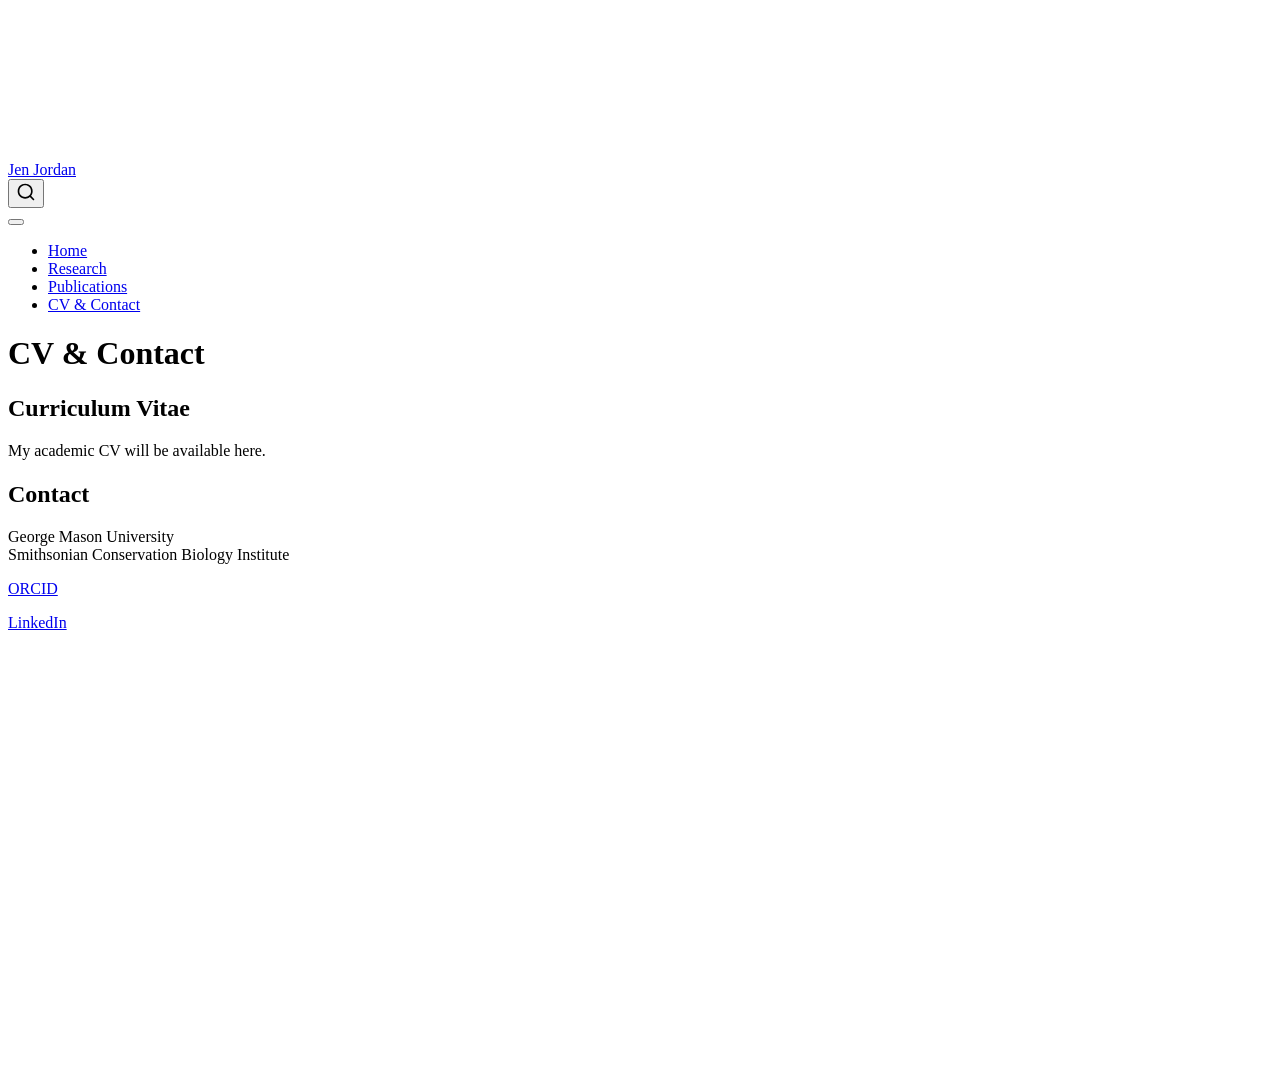
==== docs/cv.html @ 0486a74f "Publich complete quarto website" ====
<!DOCTYPE html>
<html xmlns="http://www.w3.org/1999/xhtml" lang="en" xml:lang="en"><head>

<meta charset="utf-8">
<meta name="generator" content="quarto-1.10.18">

<meta name="viewport" content="width=device-width, initial-scale=1.0, user-scalable=yes">


<title>CV &amp; Contact – Jen Jordan</title>
<style>
/* Default styles provided by pandoc.
** See https://pandoc.org/MANUAL.html#variables-for-html for config info.
*/
span.smallcaps{font-variant: small-caps;}
div.columns{display: flex; gap: 1.5em;}
div.column{flex: auto;}
@media screen {
div.columns{gap: min(4vw, 1.5em);}
div.column{overflow-x: auto;}
}
div.hanging-indent{margin-left: 1.5em; text-indent: -1.5em;}
ul.task-list{list-style: none;}
ul.task-list li input[type="checkbox"] {
  width: 0.8em;
  margin: 0 0.8em 0.2em -1em; /* quarto-specific, see https://github.com/quarto-dev/quarto-cli/issues/4556 */ 
  vertical-align: middle;
}
</style>


<script src="site_libs/quarto-nav/quarto-nav.js"></script>
<script src="site_libs/quarto-nav/headroom.min.js"></script>
<script src="site_libs/clipboard/clipboard.min.js"></script>
<script src="site_libs/quarto-search/autocomplete.umd.js"></script>
<script src="site_libs/quarto-search/fuse.min.js"></script>
<script src="site_libs/quarto-search/quarto-search.js"></script>
<meta name="quarto:offset" content="./">
<script src="site_libs/quarto-html/quarto.js" type="module"></script>
<script src="site_libs/quarto-html/tabsets/tabsets.js" type="module"></script>
<script src="site_libs/quarto-html/popper.min.js"></script>
<script src="site_libs/quarto-html/tippy.umd.min.js"></script>
<script src="site_libs/quarto-html/anchor.min.js"></script>
<link href="site_libs/quarto-html/tippy.css" rel="stylesheet">
<link href="site_libs/quarto-html/quarto-syntax-highlighting-64a204ab8560d761af7679ceaba22944.css" rel="stylesheet" id="quarto-text-highlighting-styles">
<script src="site_libs/bootstrap/bootstrap.min.js"></script>
<link href="site_libs/bootstrap/bootstrap-icons.css" rel="stylesheet">
<link href="site_libs/bootstrap/bootstrap-445b8638c3d06994fee0907d791121c4.min.css" rel="stylesheet" append-hash="true" id="quarto-bootstrap" data-mode="light">
<script id="quarto-search-options" type="application/json">{
  "location": "navbar",
  "copy-button": false,
  "collapse-after": 3,
  "panel-placement": "end",
  "type": "overlay",
  "limit": 50,
  "keyboard-shortcut": [
    "f",
    "/",
    "s"
  ],
  "show-item-context": false,
  "language": {
    "search-no-results-text": "No results",
    "search-matching-documents-text": "matching documents",
    "search-copy-link-title": "Copy link to search",
    "search-hide-matches-text": "Hide additional matches",
    "search-more-match-text": "more match in this document",
    "search-more-matches-text": "more matches in this document",
    "search-clear-button-title": "Clear",
    "search-text-placeholder": "",
    "search-detached-cancel-button-title": "Cancel",
    "search-submit-button-title": "Submit",
    "search-label": "Search"
  }
}</script>


</head>

<body class="nav-fixed fullcontent quarto-light">

<div id="quarto-search-results"></div>
  <header id="quarto-header" class="headroom fixed-top">
    <nav class="navbar navbar-expand-lg " data-bs-theme="dark">
      <div class="navbar-container container-fluid">
      <div class="navbar-brand-container mx-auto">
    <a class="navbar-brand" href="./index.html">
    <span class="navbar-title">Jen Jordan</span>
    </a>
  </div>
            <div id="quarto-search" class="" title="Search"></div>
          <button class="navbar-toggler" type="button" data-bs-toggle="collapse" data-bs-target="#navbarCollapse" aria-controls="navbarCollapse" role="menu" aria-expanded="false" aria-label="Toggle navigation" onclick="if (window.quartoToggleHeadroom) { window.quartoToggleHeadroom(); }">
  <span class="navbar-toggler-icon"></span>
</button>
          <div class="collapse navbar-collapse" id="navbarCollapse">
            <ul class="navbar-nav navbar-nav-scroll me-auto">
  <li class="nav-item">
    <a class="nav-link" href="./index.html"> 
<span class="menu-text">Home</span></a>
  </li>  
  <li class="nav-item">
    <a class="nav-link" href="./research.html"> 
<span class="menu-text">Research</span></a>
  </li>  
  <li class="nav-item">
    <a class="nav-link" href="./publications.html"> 
<span class="menu-text">Publications</span></a>
  </li>  
  <li class="nav-item">
    <a class="nav-link active" href="./cv.html" aria-current="page"> 
<span class="menu-text">CV &amp; Contact</span></a>
  </li>  
</ul>
          </div> <!-- /navcollapse -->
            <div class="quarto-navbar-tools">
</div>
      </div> <!-- /container-fluid -->
    </nav>
</header>
<!-- content -->
<div id="quarto-content" class="quarto-container page-columns page-rows-contents page-layout-article page-navbar">
<!-- sidebar -->
<!-- margin-sidebar -->
    
<!-- main -->
<main class="content" id="quarto-document-content">

<header id="title-block-header" class="quarto-title-block default">
<div class="quarto-title">
<h1 class="title">CV &amp; Contact</h1>
</div>



<div class="quarto-title-meta">

    
  
    
  </div>
  


</header>


<section id="curriculum-vitae" class="level2">
<h2 class="anchored" data-anchor-id="curriculum-vitae">Curriculum Vitae</h2>
<p>My academic CV will be available here.</p>
</section>
<section id="contact" class="level2">
<h2 class="anchored" data-anchor-id="contact">Contact</h2>
<p>George Mason University<br>
Smithsonian Conservation Biology Institute</p>
<p><a href="https://orcid.org/">ORCID</a></p>
<p><a href="https://www.linkedin.com/">LinkedIn</a></p>


</section>

</main> <!-- /main -->
<script id="quarto-html-after-body" type="application/javascript">
  window.document.addEventListener("DOMContentLoaded", function (event) {
    const icon = "";
    const anchorJS = new window.AnchorJS();
    anchorJS.options = {
      placement: 'right',
      icon: icon
    };
    anchorJS.add('.anchored');
    const isCodeAnnotation = (el) => {
      for (const clz of el.classList) {
        if (clz.startsWith('code-annotation-')) {                     
          return true;
        }
      }
      return false;
    }
    const onCopySuccess = function(e) {
      // button target
      const button = e.trigger;
      // don't keep focus
      button.blur();
      // flash "checked"
      button.classList.add('code-copy-button-checked');
      var currentTitle = button.getAttribute("title");
      button.setAttribute("title", "Copied!");
      let tooltip;
      if (window.bootstrap) {
        button.setAttribute("data-bs-toggle", "tooltip");
        button.setAttribute("data-bs-placement", "left");
        button.setAttribute("data-bs-title", "Copied!");
        tooltip = new bootstrap.Tooltip(button, 
          { trigger: "manual", 
            customClass: "code-copy-button-tooltip",
            offset: [0, -8]});
        tooltip.show();    
      }
      setTimeout(function() {
        if (tooltip) {
          tooltip.hide();
          button.removeAttribute("data-bs-title");
          button.removeAttribute("data-bs-toggle");
          button.removeAttribute("data-bs-placement");
        }
        button.setAttribute("title", currentTitle);
        button.classList.remove('code-copy-button-checked');
      }, 1000);
      // clear code selection
      e.clearSelection();
    }
    const getTextToCopy = function(trigger) {
      const outerScaffold = trigger.parentElement.cloneNode(true);
      const codeEl = outerScaffold.querySelector('code');
      for (const childEl of codeEl.children) {
        if (isCodeAnnotation(childEl)) {
          childEl.remove();
        }
      }
      return codeEl.innerText;
    }
    const clipboard = new window.ClipboardJS('.code-copy-button:not([data-in-quarto-modal])', {
      text: getTextToCopy
    });
    clipboard.on('success', onCopySuccess);
    if (window.document.getElementById('quarto-embedded-source-code-modal')) {
      const clipboardModal = new window.ClipboardJS('.code-copy-button[data-in-quarto-modal]', {
        text: getTextToCopy,
        container: window.document.getElementById('quarto-embedded-source-code-modal')
      });
      clipboardModal.on('success', onCopySuccess);
    }
      var localhostRegex = new RegExp(/^(?:http|https):\/\/localhost\:?[0-9]*\//);
      var mailtoRegex = new RegExp(/^mailto:/);
        var filterRegex = new RegExp('/' + window.location.host + '/');
      var isInternal = (href) => {
          return filterRegex.test(href) || localhostRegex.test(href) || mailtoRegex.test(href);
      }
      // Inspect non-navigation links and adorn them if external
     var links = window.document.querySelectorAll('a[href]:not(.nav-link):not(.navbar-brand):not(.toc-action):not(.sidebar-link):not(.sidebar-item-toggle):not(.pagination-link):not(.no-external):not([aria-hidden]):not(.dropdown-item):not(.quarto-navigation-tool):not(.about-link)');
      for (var i=0; i<links.length; i++) {
        const link = links[i];
        if (!isInternal(link.href)) {
          // undo the damage that might have been done by quarto-nav.js in the case of
          // links that we want to consider external
          if (link.dataset.originalHref !== undefined) {
            link.href = link.dataset.originalHref;
          }
        }
      }
    function tippyHover(el, contentFn, onTriggerFn, onUntriggerFn) {
      const config = {
        allowHTML: true,
        maxWidth: 500,
        delay: 100,
        arrow: false,
        appendTo: function(el) {
            return el.parentElement;
        },
        interactive: true,
        interactiveBorder: 10,
        theme: 'quarto',
        placement: 'bottom-start',
      };
      if (contentFn) {
        config.content = contentFn;
      }
      if (onTriggerFn) {
        config.onTrigger = onTriggerFn;
      }
      if (onUntriggerFn) {
        config.onUntrigger = onUntriggerFn;
      }
      window.tippy(el, config); 
    }
    const noterefs = window.document.querySelectorAll('a[role="doc-noteref"]');
    for (var i=0; i<noterefs.length; i++) {
      const ref = noterefs[i];
      tippyHover(ref, function() {
        // use id or data attribute instead here
        let href = ref.getAttribute('data-footnote-href') || ref.getAttribute('href');
        try { href = new URL(href).hash; } catch {}
        const id = href.replace(/^#\/?/, "");
        const note = window.document.getElementById(id);
        if (note) {
          return note.innerHTML;
        } else {
          return "";
        }
      });
    }
    const xrefs = window.document.querySelectorAll('a.quarto-xref');
    const processXRef = (id, note) => {
      // Strip column container classes
      const stripColumnClz = (el) => {
        el.classList.remove("page-full", "page-columns");
        if (el.children) {
          for (const child of el.children) {
            stripColumnClz(child);
          }
        }
      }
      stripColumnClz(note)
      if (id === null || id.startsWith('sec-')) {
        // Special case sections, only their first couple elements
        const container = document.createElement("div");
        if (note.children && note.children.length > 2) {
          container.appendChild(note.children[0].cloneNode(true));
          for (let i = 1; i < note.children.length; i++) {
            const child = note.children[i];
            if (child.tagName === "P" && child.innerText === "") {
              continue;
            } else {
              container.appendChild(child.cloneNode(true));
              break;
            }
          }
          if (window.Quarto?.typesetMath) {
            window.Quarto.typesetMath(container);
          }
          return container.innerHTML
        } else {
          if (window.Quarto?.typesetMath) {
            window.Quarto.typesetMath(note);
          }
          return note.innerHTML;
        }
      } else {
        // Remove any anchor links if they are present
        const anchorLink = note.querySelector('a.anchorjs-link');
        if (anchorLink) {
          anchorLink.remove();
        }
        if (window.Quarto?.typesetMath) {
          window.Quarto.typesetMath(note);
        }
        if (note.classList.contains("callout")) {
          return note.outerHTML;
        } else {
          return note.innerHTML;
        }
      }
    }
    for (var i=0; i<xrefs.length; i++) {
      const xref = xrefs[i];
      tippyHover(xref, undefined, function(instance) {
        instance.disable();
        let url = xref.getAttribute('href');
        let hash = undefined; 
        if (url.startsWith('#')) {
          hash = url;
        } else {
          try { hash = new URL(url).hash; } catch {}
        }
        if (hash) {
          const id = hash.replace(/^#\/?/, "");
          const note = window.document.getElementById(id);
          if (note !== null) {
            try {
              const html = processXRef(id, note.cloneNode(true));
              instance.setContent(html);
            } finally {
              instance.enable();
              instance.show();
            }
          } else {
            // See if we can fetch this
            fetch(url.split('#')[0])
            .then(res => res.text())
            .then(html => {
              const parser = new DOMParser();
              const htmlDoc = parser.parseFromString(html, "text/html");
              const note = htmlDoc.getElementById(id);
              if (note !== null) {
                const html = processXRef(id, note);
                instance.setContent(html);
              } 
            }).finally(() => {
              instance.enable();
              instance.show();
            });
          }
        } else {
          // See if we can fetch a full url (with no hash to target)
          // This is a special case and we should probably do some content thinning / targeting
          fetch(url)
          .then(res => res.text())
          .then(html => {
            const parser = new DOMParser();
            const htmlDoc = parser.parseFromString(html, "text/html");
            const note = htmlDoc.querySelector('main.content');
            if (note !== null) {
              // This should only happen for chapter cross references
              // (since there is no id in the URL)
              // remove the first header
              if (note.children.length > 0 && note.children[0].tagName === "HEADER") {
                note.children[0].remove();
              }
              const html = processXRef(null, note);
              instance.setContent(html);
            } 
          }).finally(() => {
            instance.enable();
            instance.show();
          });
        }
      }, function(instance) {
      });
    }
        let selectedAnnoteEl;
        const selectorForAnnotation = ( cell, annotation) => {
          let cellAttr = 'data-code-cell="' + cell + '"';
          let lineAttr = 'data-code-annotation="' +  annotation + '"';
          const selector = 'span[' + cellAttr + '][' + lineAttr + ']';
          return selector;
        }
        const selectCodeLines = (annoteEl) => {
          const doc = window.document;
          const targetCell = annoteEl.getAttribute("data-target-cell");
          const targetAnnotation = annoteEl.getAttribute("data-target-annotation");
          const annoteSpan = window.document.querySelector(selectorForAnnotation(targetCell, targetAnnotation));
          const lines = annoteSpan.getAttribute("data-code-lines").split(",");
          const lineIds = lines.map((line) => {
            return targetCell + "-" + line;
          })
          let top = null;
          let height = null;
          let parent = null;
          if (lineIds.length > 0) {
              //compute the position of the single el (top and bottom and make a div)
              const el = window.document.getElementById(lineIds[0]);
              top = el.offsetTop;
              height = el.offsetHeight;
              parent = el.parentElement.parentElement;
            if (lineIds.length > 1) {
              const lastEl = window.document.getElementById(lineIds[lineIds.length - 1]);
              const bottom = lastEl.offsetTop + lastEl.offsetHeight;
              height = bottom - top;
            }
            if (top !== null && height !== null && parent !== null) {
              // cook up a div (if necessary) and position it 
              let div = window.document.getElementById("code-annotation-line-highlight");
              if (div === null) {
                div = window.document.createElement("div");
                div.setAttribute("id", "code-annotation-line-highlight");
                div.style.position = 'absolute';
                parent.appendChild(div);
              }
              div.style.top = top - 2 + "px";
              div.style.height = height + 4 + "px";
              div.style.left = 0;
              let gutterDiv = window.document.getElementById("code-annotation-line-highlight-gutter");
              if (gutterDiv === null) {
                gutterDiv = window.document.createElement("div");
                gutterDiv.setAttribute("id", "code-annotation-line-highlight-gutter");
                gutterDiv.style.position = 'absolute';
                const codeCell = window.document.getElementById(targetCell);
                const gutter = codeCell.querySelector('.code-annotation-gutter');
                gutter.appendChild(gutterDiv);
              }
              gutterDiv.style.top = top - 2 + "px";
              gutterDiv.style.height = height + 4 + "px";
            }
            selectedAnnoteEl = annoteEl;
          }
        };
        const unselectCodeLines = () => {
          const elementsIds = ["code-annotation-line-highlight", "code-annotation-line-highlight-gutter"];
          elementsIds.forEach((elId) => {
            const div = window.document.getElementById(elId);
            if (div) {
              div.remove();
            }
          });
          selectedAnnoteEl = undefined;
        };
          // Handle positioning of the toggle
      window.addEventListener(
        "resize",
        throttle(() => {
          elRect = undefined;
          if (selectedAnnoteEl) {
            selectCodeLines(selectedAnnoteEl);
          }
        }, 10)
      );
      function throttle(fn, ms) {
      let throttle = false;
      let timer;
        return (...args) => {
          if(!throttle) { // first call gets through
              fn.apply(this, args);
              throttle = true;
          } else { // all the others get throttled
              if(timer) clearTimeout(timer); // cancel #2
              timer = setTimeout(() => {
                fn.apply(this, args);
                timer = throttle = false;
              }, ms);
          }
        };
      }
        // Attach click handler to the DT
        const annoteDls = window.document.querySelectorAll('dt[data-target-cell]');
        for (const annoteDlNode of annoteDls) {
          annoteDlNode.addEventListener('click', (event) => {
            const clickedEl = event.target;
            if (clickedEl !== selectedAnnoteEl) {
              unselectCodeLines();
              const activeEl = window.document.querySelector('dt[data-target-cell].code-annotation-active');
              if (activeEl) {
                activeEl.classList.remove('code-annotation-active');
              }
              selectCodeLines(clickedEl);
              clickedEl.classList.add('code-annotation-active');
            } else {
              // Unselect the line
              unselectCodeLines();
              clickedEl.classList.remove('code-annotation-active');
            }
          });
        }
    const findCites = (el) => {
      const parentEl = el.parentElement;
      if (parentEl) {
        const cites = parentEl.dataset.cites;
        if (cites) {
          return {
            el,
            cites: cites.split(' ')
          };
        } else {
          return findCites(el.parentElement)
        }
      } else {
        return undefined;
      }
    };
    var bibliorefs = window.document.querySelectorAll('a[role="doc-biblioref"]');
    for (var i=0; i<bibliorefs.length; i++) {
      const ref = bibliorefs[i];
      const citeInfo = findCites(ref);
      if (citeInfo) {
        tippyHover(citeInfo.el, function() {
          var popup = window.document.createElement('div');
          citeInfo.cites.forEach(function(cite) {
            var citeDiv = window.document.createElement('div');
            citeDiv.classList.add('hanging-indent');
            citeDiv.classList.add('csl-entry');
            var biblioDiv = window.document.getElementById('ref-' + cite);
            if (biblioDiv) {
              citeDiv.innerHTML = biblioDiv.innerHTML;
            }
            popup.appendChild(citeDiv);
          });
          return popup.innerHTML;
        });
      }
    }
  });
  </script>
</div> <!-- /content -->




</body></html>
---- docs/site_libs/quarto-html/tippy.css ----
.tippy-box[data-animation=fade][data-state=hidden]{opacity:0}[data-tippy-root]{max-width:calc(100vw - 10px)}.tippy-box{position:relative;background-color:#333;color:#fff;border-radius:4px;font-size:14px;line-height:1.4;white-space:normal;outline:0;transition-property:transform,visibility,opacity}.tippy-box[data-placement^=top]>.tippy-arrow{bottom:0}.tippy-box[data-placement^=top]>.tippy-arrow:before{bottom:-7px;left:0;border-width:8px 8px 0;border-top-color:initial;transform-origin:center top}.tippy-box[data-placement^=bottom]>.tippy-arrow{top:0}.tippy-box[data-placement^=bottom]>.tippy-arrow:before{top:-7px;left:0;border-width:0 8px 8px;border-bottom-color:initial;transform-origin:center bottom}.tippy-box[data-placement^=left]>.tippy-arrow{right:0}.tippy-box[data-placement^=left]>.tippy-arrow:before{border-width:8px 0 8px 8px;border-left-color:initial;right:-7px;transform-origin:center left}.tippy-box[data-placement^=right]>.tippy-arrow{left:0}.tippy-box[data-placement^=right]>.tippy-arrow:before{left:-7px;border-width:8px 8px 8px 0;border-right-color:initial;transform-origin:center right}.tippy-box[data-inertia][data-state=visible]{transition-timing-function:cubic-bezier(.54,1.5,.38,1.11)}.tippy-arrow{width:16px;height:16px;color:#333}.tippy-arrow:before{content:"";position:absolute;border-color:transparent;border-style:solid}.tippy-content{position:relative;padding:5px 9px;z-index:1}
---- docs/site_libs/quarto-html/quarto-syntax-highlighting-64a204ab8560d761af7679ceaba22944.css ----
/* quarto syntax highlight colors */
:root {
  --quarto-hl-ot-color: #003B4F;
  --quarto-hl-at-color: #657422;
  --quarto-hl-ss-color: #20794D;
  --quarto-hl-an-color: #5E5E5E;
  --quarto-hl-fu-color: #4758AB;
  --quarto-hl-st-color: #20794D;
  --quarto-hl-cf-color: #003B4F;
  --quarto-hl-op-color: #5E5E5E;
  --quarto-hl-er-color: #AD0000;
  --quarto-hl-bn-color: #AD0000;
  --quarto-hl-al-color: #AD0000;
  --quarto-hl-va-color: #111111;
  --quarto-hl-bu-color: inherit;
  --quarto-hl-ex-color: inherit;
  --quarto-hl-pp-color: #AD0000;
  --quarto-hl-in-color: #5E5E5E;
  --quarto-hl-vs-color: #20794D;
  --quarto-hl-wa-color: #5E5E5E;
  --quarto-hl-do-color: #5E5E5E;
  --quarto-hl-im-color: #00769E;
  --quarto-hl-ch-color: #20794D;
  --quarto-hl-dt-color: #AD0000;
  --quarto-hl-fl-color: #AD0000;
  --quarto-hl-co-color: #5E5E5E;
  --quarto-hl-cv-color: #5E5E5E;
  --quarto-hl-cn-color: #8f5902;
  --quarto-hl-sc-color: #5E5E5E;
  --quarto-hl-dv-color: #AD0000;
  --quarto-hl-kw-color: #003B4F;
}

/* other quarto variables */
:root {
  --quarto-font-monospace: SFMono-Regular, Menlo, Monaco, Consolas, "Liberation Mono", "Courier New", monospace;
}

/* syntax highlight based on Pandoc's rules */
pre > code.sourceCode > span {
  color: #003B4F;
}

code.sourceCode > span {
  color: #003B4F;
}

div.sourceCode,
div.sourceCode pre.sourceCode {
  color: #003B4F;
}

/* Normal */
code span {
  color: #003B4F;
}

/* Alert */
code span.al {
  color: #AD0000;
  font-style: inherit;
}

/* Annotation */
code span.an {
  color: #5E5E5E;
  font-style: inherit;
}

/* Attribute */
code span.at {
  color: #657422;
  font-style: inherit;
}

/* BaseN */
code span.bn {
  color: #AD0000;
  font-style: inherit;
}

/* BuiltIn */
code span.bu {
  font-style: inherit;
}

/* ControlFlow */
code span.cf {
  color: #003B4F;
  font-weight: bold;
  font-style: inherit;
}

/* Char */
code span.ch {
  color: #20794D;
  font-style: inherit;
}

/* Constant */
code span.cn {
  color: #8f5902;
  font-style: inherit;
}

/* Comment */
code span.co {
  color: #5E5E5E;
  font-style: inherit;
}

/* CommentVar */
code span.cv {
  color: #5E5E5E;
  font-style: italic;
}

/* Documentation */
code span.do {
  color: #5E5E5E;
  font-style: italic;
}

/* DataType */
code span.dt {
  color: #AD0000;
  font-style: inherit;
}

/* DecVal */
code span.dv {
  color: #AD0000;
  font-style: inherit;
}

/* Error */
code span.er {
  color: #AD0000;
  font-style: inherit;
}

/* Extension */
code span.ex {
  font-style: inherit;
}

/* Float */
code span.fl {
  color: #AD0000;
  font-style: inherit;
}

/* Function */
code span.fu {
  color: #4758AB;
  font-style: inherit;
}

/* Import */
code span.im {
  color: #00769E;
  font-style: inherit;
}

/* Information */
code span.in {
  color: #5E5E5E;
  font-style: inherit;
}

/* Keyword */
code span.kw {
  color: #003B4F;
  font-weight: bold;
  font-style: inherit;
}

/* Operator */
code span.op {
  color: #5E5E5E;
  font-style: inherit;
}

/* Other */
code span.ot {
  color: #003B4F;
  font-style: inherit;
}

/* Preprocessor */
code span.pp {
  color: #AD0000;
  font-style: inherit;
}

/* SpecialChar */
code span.sc {
  color: #5E5E5E;
  font-style: inherit;
}

/* SpecialString */
code span.ss {
  color: #20794D;
  font-style: inherit;
}

/* String */
code span.st {
  color: #20794D;
  font-style: inherit;
}

/* Variable */
code span.va {
  color: #111111;
  font-style: inherit;
}

/* VerbatimString */
code span.vs {
  color: #20794D;
  font-style: inherit;
}

/* Warning */
code span.wa {
  color: #5E5E5E;
  font-style: italic;
}

.prevent-inlining {
  content: "</";
}

/*# sourceMappingURL=9d8d5bb603a83b8298b89080a598c93b.css.map */
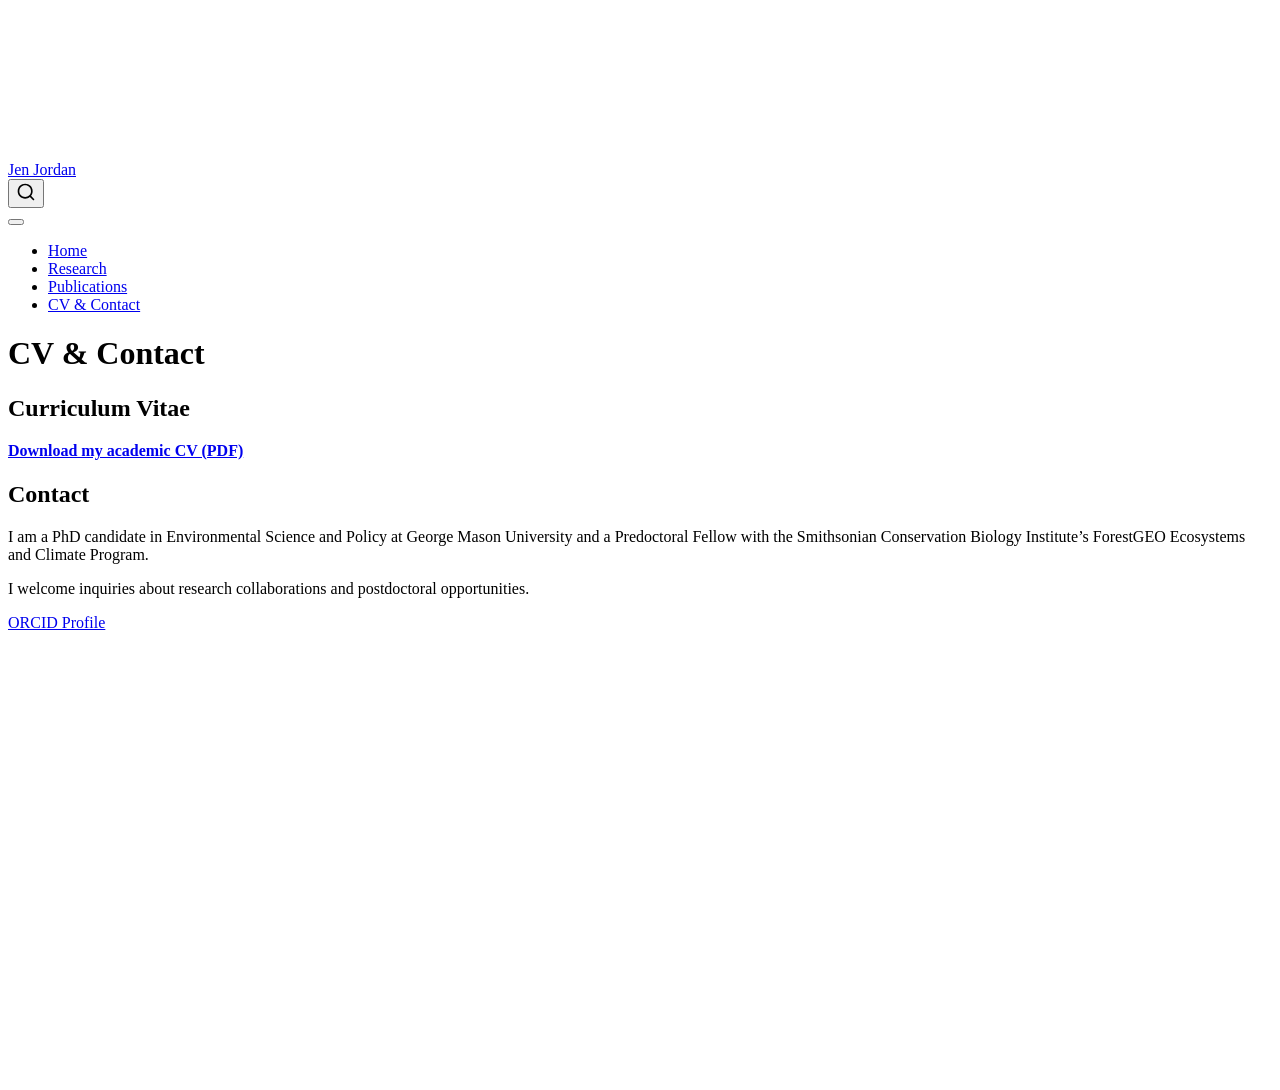
==== commit 65a2a6de: "Update research, publications, and CV" ====
--- a/docs/cv.html
+++ b/docs/cv.html
@@ -146,14 +146,13 @@
 
 <section id="curriculum-vitae" class="level2">
 <h2 class="anchored" data-anchor-id="curriculum-vitae">Curriculum Vitae</h2>
-<p>My academic CV will be available here.</p>
+<p><a href="Jen_Jordan_CV.pdf"><strong>Download my academic CV (PDF)</strong></a></p>
 </section>
 <section id="contact" class="level2">
 <h2 class="anchored" data-anchor-id="contact">Contact</h2>
-<p>George Mason University<br>
-Smithsonian Conservation Biology Institute</p>
-<p><a href="https://orcid.org/">ORCID</a></p>
-<p><a href="https://www.linkedin.com/">LinkedIn</a></p>
+<p>I am a PhD candidate in Environmental Science and Policy at George Mason University and a Predoctoral Fellow with the Smithsonian Conservation Biology Institute’s ForestGEO Ecosystems and Climate Program.</p>
+<p>I welcome inquiries about research collaborations and postdoctoral opportunities.</p>
+<p><a href="https://orcid.org/0000-0001-5521-360X">ORCID Profile</a></p>
 
 
 </section>
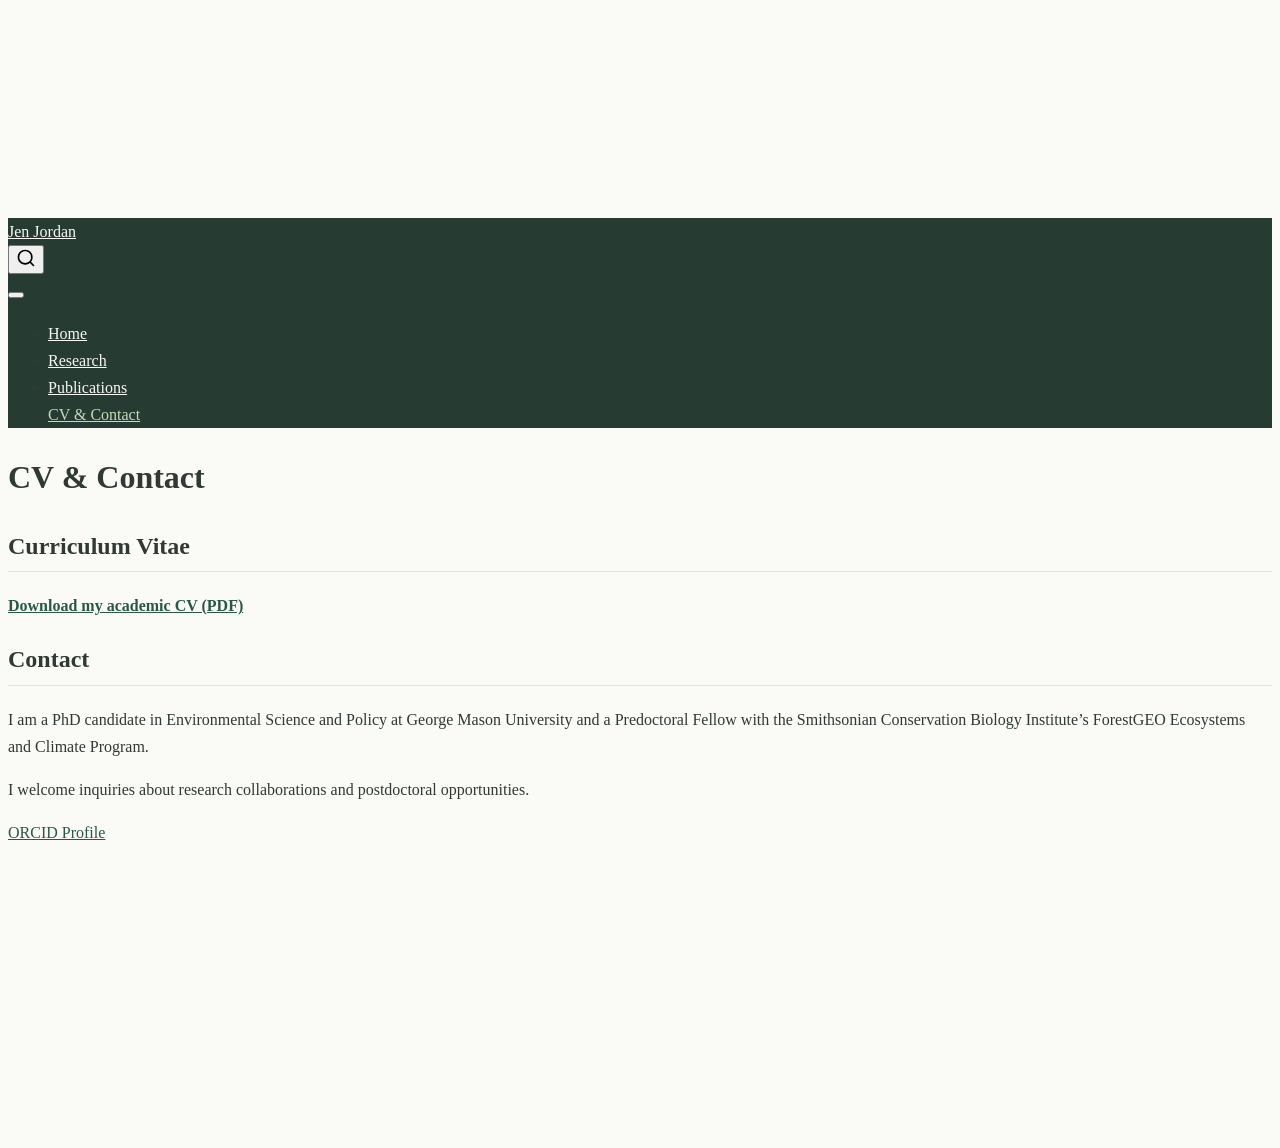
==== commit f1782d31: "Redesign academic homepage with forest banner" ====
--- a/docs/cv.html
+++ b/docs/cv.html
@@ -75,6 +75,7 @@
 }</script>
 
 
+<link rel="stylesheet" href="styles.css">
 </head>
 
 <body class="nav-fixed fullcontent quarto-light">
--- a/docs/styles.css
+++ b/docs/styles.css
@@ -0,0 +1,113 @@
+
+/* Jen Jordan — academic website */
+
+:root {
+  --forest: #285943;
+  --forest-dark: #263B31;
+  --sage: #9CAF88;
+  --cream: #FAFAF6;
+  --text: #303A34;
+}
+
+body {
+  background-color: var(--cream);
+  color: var(--text);
+  line-height: 1.7;
+}
+
+/* Dark navigation bar */
+.navbar {
+  background-color: var(--forest-dark) !important;
+  border-bottom: none;
+}
+
+.navbar-brand,
+.navbar .nav-link,
+.navbar .navbar-nav .nav-link,
+.navbar .quarto-navigation-tool {
+  color: #F8F8F4 !important;
+}
+
+.navbar .nav-link:hover,
+.navbar .nav-link.active,
+.navbar .quarto-navigation-tool:hover {
+  color: #C8D9BA !important;
+}
+
+/* Forest banner */
+.hero-banner {
+  min-height: 230px;
+  display: flex;
+  align-items: center;
+  padding: 2rem max(6%, calc((100vw - 1100px) / 2));
+  background-image:
+    linear-gradient(rgba(25, 40, 30, 0.35),
+                    rgba(25, 40, 30, 0.35)),
+    url("images/forest-banner.jpg");
+  background-position: center;
+  background-size: cover;
+  color: white;
+}
+
+.hero-banner h1 {
+  color: white;
+  font-size: clamp(1.8rem, 3vw, 2.8rem);
+  font-weight: 600;
+  max-width: 750px;
+  border: none;
+}
+
+/* Homepage */
+.homepage-content {
+  max-width: 1100px;
+  margin: 3.5rem auto;
+  padding: 0 2rem;
+}
+
+.homepage-content .columns {
+  gap: 2.5rem;
+  align-items: start;
+}
+
+.homepage-content img {
+  border-radius: 5px;
+  width: 100%;
+  height: auto;
+}
+
+.homepage-content h2 {
+  margin-top: 0;
+  color: var(--forest-dark);
+}
+
+/* General typography */
+h1, h2, h3 {
+  color: var(--text);
+  font-weight: 600;
+}
+
+a {
+  color: var(--forest);
+}
+
+a:hover {
+  color: #447B5E;
+}
+
+h2 {
+  border-bottom: 1px solid #DCE5D9;
+  padding-bottom: 0.3rem;
+}
+
+/* Make columns stack on smaller screens */
+@media (max-width: 768px) {
+  .hero-banner {
+    min-height: 170px;
+    padding: 2rem;
+  }
+
+  .homepage-content {
+    margin: 2rem auto;
+    padding: 0 1.25rem;
+  }
+}
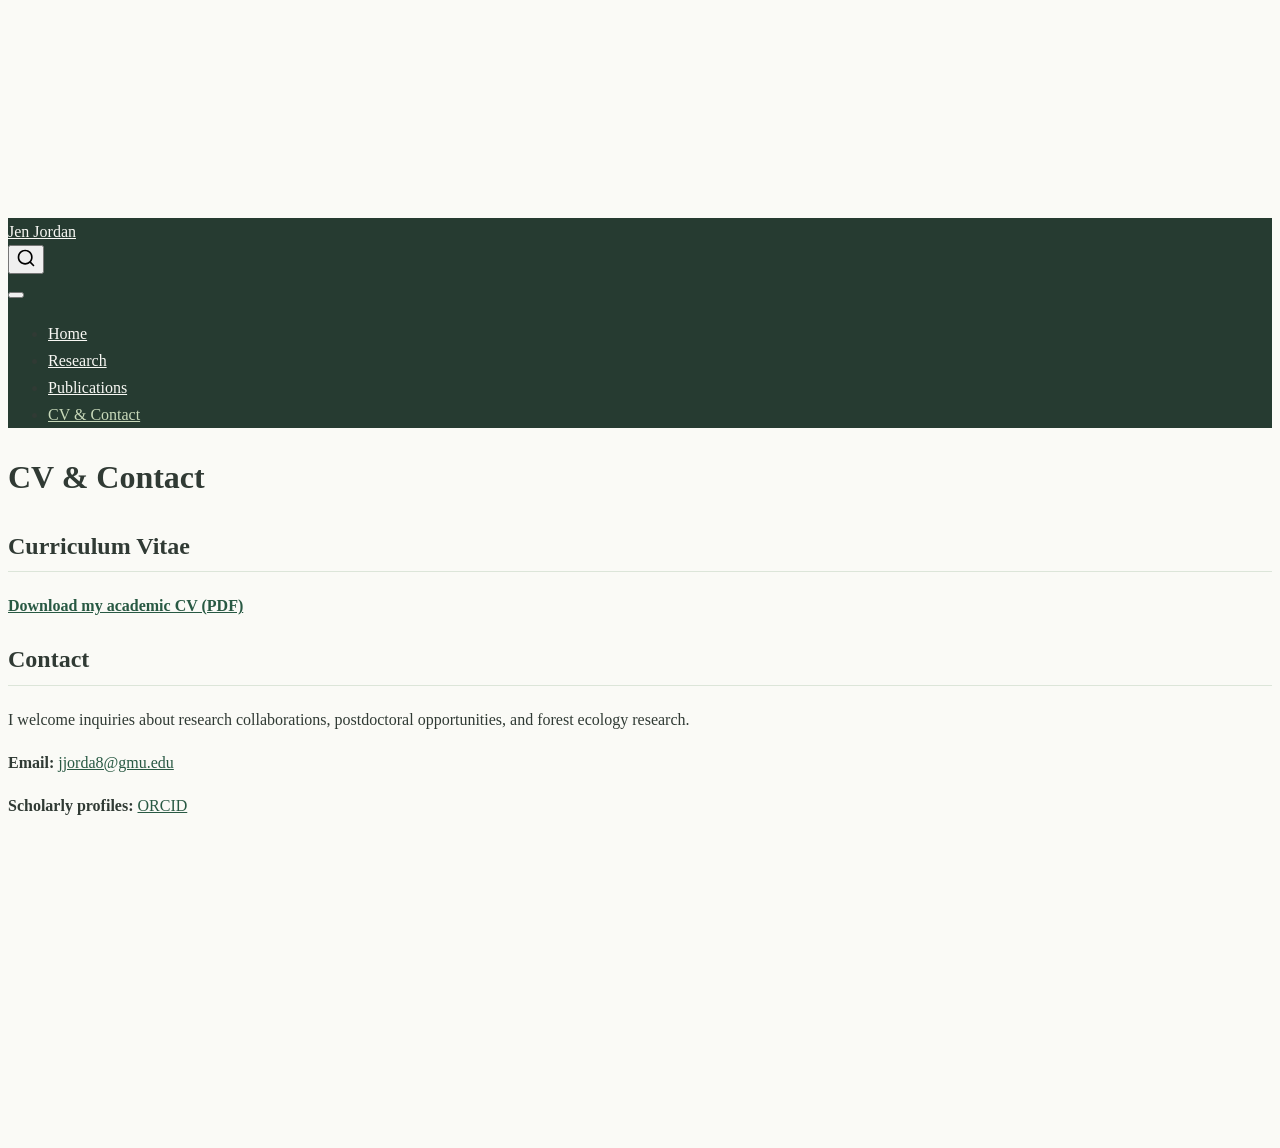
==== commit f0e10bf6: "Add research fieldwork photograph" ====
--- a/docs/cv.html
+++ b/docs/cv.html
@@ -151,9 +151,9 @@
 </section>
 <section id="contact" class="level2">
 <h2 class="anchored" data-anchor-id="contact">Contact</h2>
-<p>I am a PhD candidate in Environmental Science and Policy at George Mason University and a Predoctoral Fellow with the Smithsonian Conservation Biology Institute’s ForestGEO Ecosystems and Climate Program.</p>
-<p>I welcome inquiries about research collaborations and postdoctoral opportunities.</p>
-<p><a href="https://orcid.org/0000-0001-5521-360X">ORCID Profile</a></p>
+<p>I welcome inquiries about research collaborations, postdoctoral opportunities, and forest ecology research.</p>
+<p><strong>Email:</strong> <a href="mailto:jjorda8@gmu.edu">jjorda8@gmu.edu</a></p>
+<p><strong>Scholarly profiles:</strong> <a href="https://orcid.org/0000-0001-5521-360X">ORCID</a></p>
 
 
 </section>
--- a/docs/styles.css
+++ b/docs/styles.css
@@ -1,21 +1,30 @@
 
-/* Jen Jordan — academic website */
-
+/* =========================================
+   Jen Jordan — Academic Website
+   ========================================= */
+
+/* Color palette */
 :root {
   --forest: #285943;
   --forest-dark: #263B31;
   --sage: #9CAF88;
   --cream: #FAFAF6;
   --text: #303A34;
-}
-
+  --muted: #65736A;
+  --divider: #DCE5D9;
+}
+
+/* General page styling */
 body {
   background-color: var(--cream);
   color: var(--text);
   line-height: 1.7;
 }
 
-/* Dark navigation bar */
+/* =========================================
+   Navigation
+   ========================================= */
+
 .navbar {
   background-color: var(--forest-dark) !important;
   border-bottom: none;
@@ -34,58 +43,125 @@
   color: #C8D9BA !important;
 }
 
-/* Forest banner */
+
+/* =========================================
+   Full-width forest banner
+   ========================================= */
+
+/* Remove the duplicate page title */
+body:has(.hero-banner) #title-block-header {
+  display: none;
+}
+
+/* Remove extra space above the banner */
+body:has(.hero-banner) #quarto-content {
+  padding-top: 0;
+}
+
+/* Full browser-width banner */
 .hero-banner {
-  min-height: 230px;
+  width: 100vw;
+  max-width: none;
+  min-height: 280px;
+
+  position: relative;
+  left: 50%;
+  margin-left: -50vw;
+
   display: flex;
   align-items: center;
-  padding: 2rem max(6%, calc((100vw - 1100px) / 2));
+  justify-content: flex-start;
+
+  padding: 2.5rem max(5%, calc((100vw - 1100px) / 2));
+
   background-image:
-    linear-gradient(rgba(25, 40, 30, 0.35),
-                    rgba(25, 40, 30, 0.35)),
+    linear-gradient(
+      rgba(25, 40, 30, 0.30),
+      rgba(25, 40, 30, 0.30)
+    ),
     url("images/forest-banner.jpg");
+
   background-position: center;
   background-size: cover;
+  background-repeat: no-repeat;
+
   color: white;
 }
 
+/* Banner headline */
 .hero-banner h1 {
   color: white;
-  font-size: clamp(1.8rem, 3vw, 2.8rem);
+  font-size: clamp(1.8rem, 2.5vw, 2.5rem);
   font-weight: 600;
-  max-width: 750px;
+  line-height: 1.2;
+
+  max-width: 650px;
+  margin: 0;
+
   border: none;
 }
 
-/* Homepage */
+
+
+/* Homepage content beneath banner */
 .homepage-content {
   max-width: 1100px;
-  margin: 3.5rem auto;
+  margin: 3rem auto;
   padding: 0 2rem;
 }
 
+/* Photo and biography layout */
 .homepage-content .columns {
+  display: flex;
   gap: 2.5rem;
-  align-items: start;
-}
-
+  align-items: flex-start;
+}
+
+/* Photo column */
+.homepage-content .columns > .column:first-child {
+  flex: 0 0 30%;
+  max-width: 30%;
+  min-width: 0;
+}
+
+/* Biography column */
+.homepage-content .columns > .column:last-child {
+  flex: 1;
+  min-width: 0;
+}
+
+/* Keep the fieldwork photo neatly sized */
 .homepage-content img {
-  border-radius: 5px;
+  display: block;
   width: 100%;
   height: auto;
-}
-
-.homepage-content h2 {
+  border-radius: 6px;
+}
+
+/* Remove underline beneath Jen Jordan */
+.homepage-content .columns h2 {
   margin-top: 0;
+  margin-bottom: 0.8rem;
+  padding-bottom: 0;
+  border-bottom: none;
   color: var(--forest-dark);
 }
 
-/* General typography */
+/* =========================================
+   Typography
+   ========================================= */
+
 h1, h2, h3 {
   color: var(--text);
   font-weight: 600;
 }
 
+h2 {
+  border-bottom: 1px solid var(--divider);
+  padding-bottom: 0.3rem;
+}
+
+/* Links */
 a {
   color: var(--forest);
 }
@@ -94,20 +170,50 @@
   color: #447B5E;
 }
 
-h2 {
-  border-bottom: 1px solid #DCE5D9;
-  padding-bottom: 0.3rem;
-}
-
-/* Make columns stack on smaller screens */
+/* Photo captions */
+.quarto-figure-caption,
+.figure-caption {
+  color: var(--muted);
+  font-size: 0.85rem;
+  line-height: 1.4;
+  margin-top: 0.5rem;
+}
+
+/* =========================================
+   Mobile and Tablet Layout
+   ========================================= */
+
 @media (max-width: 768px) {
+
   .hero-banner {
-    min-height: 170px;
+    min-height: 180px;
     padding: 2rem;
+  }
+
+  .hero-banner h1 {
+    font-size: 1.7rem;
+    max-width: 100%;
   }
 
   .homepage-content {
     margin: 2rem auto;
     padding: 0 1.25rem;
   }
-}
+
+  /* Stack photograph above biography */
+  .homepage-content .columns {
+    flex-direction: column;
+    gap: 1.5rem;
+  }
+
+  .homepage-content .columns > .column:first-child,
+  .homepage-content .columns > .column:last-child {
+    flex: 0 0 100%;
+    max-width: 100%;
+    width: 100%;
+  }
+
+  .homepage-content img {
+    max-width: 350px;
+  }
+}
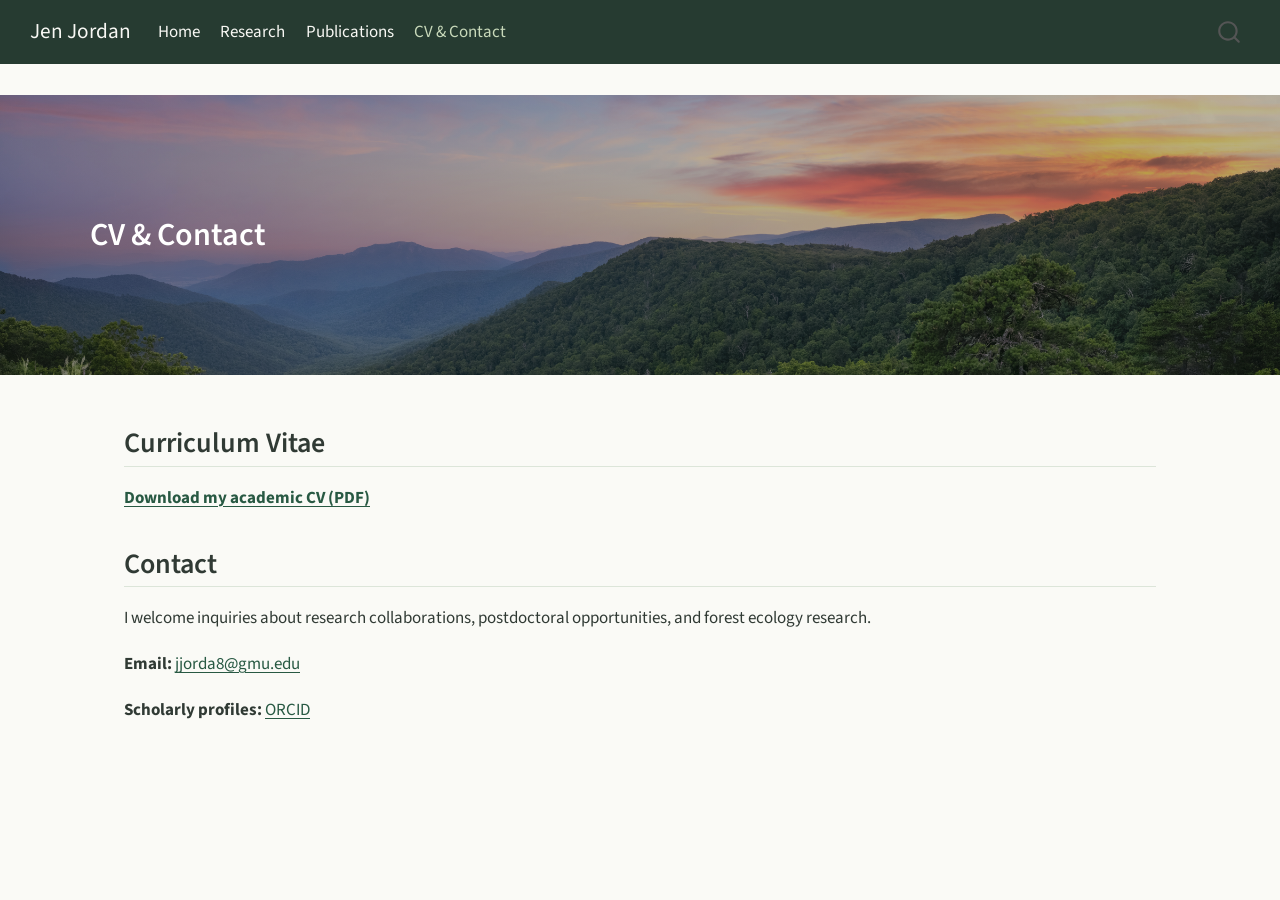
==== commit 6cbed777: "Clean up research page column layout" ====
--- a/docs/cv.html
+++ b/docs/cv.html
@@ -45,7 +45,7 @@
 <link href="site_libs/quarto-html/quarto-syntax-highlighting-64a204ab8560d761af7679ceaba22944.css" rel="stylesheet" id="quarto-text-highlighting-styles">
 <script src="site_libs/bootstrap/bootstrap.min.js"></script>
 <link href="site_libs/bootstrap/bootstrap-icons.css" rel="stylesheet">
-<link href="site_libs/bootstrap/bootstrap-445b8638c3d06994fee0907d791121c4.min.css" rel="stylesheet" append-hash="true" id="quarto-bootstrap" data-mode="light">
+<link href="site_libs/bootstrap/bootstrap-1e1e4f9f09d3f588d6eb110a00621815.min.css" rel="stylesheet" append-hash="true" id="quarto-bootstrap" data-mode="light">
 <script id="quarto-search-options" type="application/json">{
   "location": "navbar",
   "copy-button": false,
@@ -78,7 +78,7 @@
 <link rel="stylesheet" href="styles.css">
 </head>
 
-<body class="nav-fixed fullcontent quarto-light">
+<body class="nav-fixed quarto-light">
 
 <div id="quarto-search-results"></div>
   <header id="quarto-header" class="headroom fixed-top">
@@ -119,32 +119,23 @@
     </nav>
 </header>
 <!-- content -->
-<div id="quarto-content" class="quarto-container page-columns page-rows-contents page-layout-article page-navbar">
+<div id="quarto-content" class="quarto-container page-columns page-rows-contents page-layout-full page-navbar">
 <!-- sidebar -->
 <!-- margin-sidebar -->
     
 <!-- main -->
-<main class="content" id="quarto-document-content">
-
-<header id="title-block-header" class="quarto-title-block default">
-<div class="quarto-title">
-<h1 class="title">CV &amp; Contact</h1>
-</div>
-
-
-
-<div class="quarto-title-meta">
-
-    
-  
-    
-  </div>
-  
+<main class="content column-page" id="quarto-document-content"><header id="title-block-header" class="quarto-title-block"><h1 class="title display-7">CV &amp; Contact</h1></header>
+
+<header id="title-block-header">
 
 
 </header>
 
 
+<section id="cv-contact" class="level1 hero-banner">
+<h1>CV &amp; Contact</h1>
+</section>
+<div class="interior-content">
 <section id="curriculum-vitae" class="level2">
 <h2 class="anchored" data-anchor-id="curriculum-vitae">Curriculum Vitae</h2>
 <p><a href="Jen_Jordan_CV.pdf"><strong>Download my academic CV (PDF)</strong></a></p>
@@ -154,9 +145,10 @@
 <p>I welcome inquiries about research collaborations, postdoctoral opportunities, and forest ecology research.</p>
 <p><strong>Email:</strong> <a href="mailto:jjorda8@gmu.edu">jjorda8@gmu.edu</a></p>
 <p><strong>Scholarly profiles:</strong> <a href="https://orcid.org/0000-0001-5521-360X">ORCID</a></p>
-
-
 </section>
+</div>
+
+
 
 </main> <!-- /main -->
 <script id="quarto-html-after-body" type="application/javascript">
--- a/docs/styles.css
+++ b/docs/styles.css
@@ -217,3 +217,86 @@
     max-width: 350px;
   }
 }
+
+/* =========================================
+   Research Overview: text and photograph
+   ========================================= */
+
+/* Two clearly separated columns */
+#research-overview + .columns {
+  display: grid;
+  grid-template-columns: minmax(0, 1.6fr) minmax(0, 1fr);
+  column-gap: 3.5rem;
+  align-items: start;
+}
+
+/* Research text column */
+#research-overview + .columns > .column:first-child {
+  width: auto !important;
+  max-width: none !important;
+  min-width: 0;
+  padding: 0;
+  margin: 0;
+}
+
+/* Research photo column */
+#research-overview + .columns > .column:last-child {
+  width: auto !important;
+  max-width: none !important;
+  min-width: 0;
+  padding: 0;
+  margin: 0;
+}
+
+/* Research photograph */
+#research-overview + .columns img {
+  display: block;
+  width: 100%;
+  height: auto;
+  border-radius: 6px;
+}
+
+/* Research photograph caption */
+#research-overview + .columns figcaption {
+  font-size: 0.8rem;
+  line-height: 1.4;
+  color: #65736A;
+  margin-top: 0.5rem;
+}
+
+/* Stack the text and photograph on smaller screens */
+@media (max-width: 768px) {
+  #research-overview + .columns {
+    display: grid;
+    grid-template-columns: 1fr;
+    row-gap: 1.5rem;
+  }
+
+  #research-overview + .columns img {
+    max-width: 320px;
+  }
+}
+
+/* =========================================
+   Research, Publications, and CV pages
+   ========================================= */
+
+/* Keep interior page content neatly centered */
+.interior-content {
+  max-width: 1100px;
+  margin: 3rem auto;
+  padding: 0 2rem;
+}
+
+/* Prevent extra space above the first heading */
+.interior-content > h2:first-child {
+  margin-top: 0;
+}
+
+/* Smaller margins on phones */
+@media (max-width: 768px) {
+  .interior-content {
+    margin: 2rem auto;
+    padding: 0 1.25rem;
+  }
+}
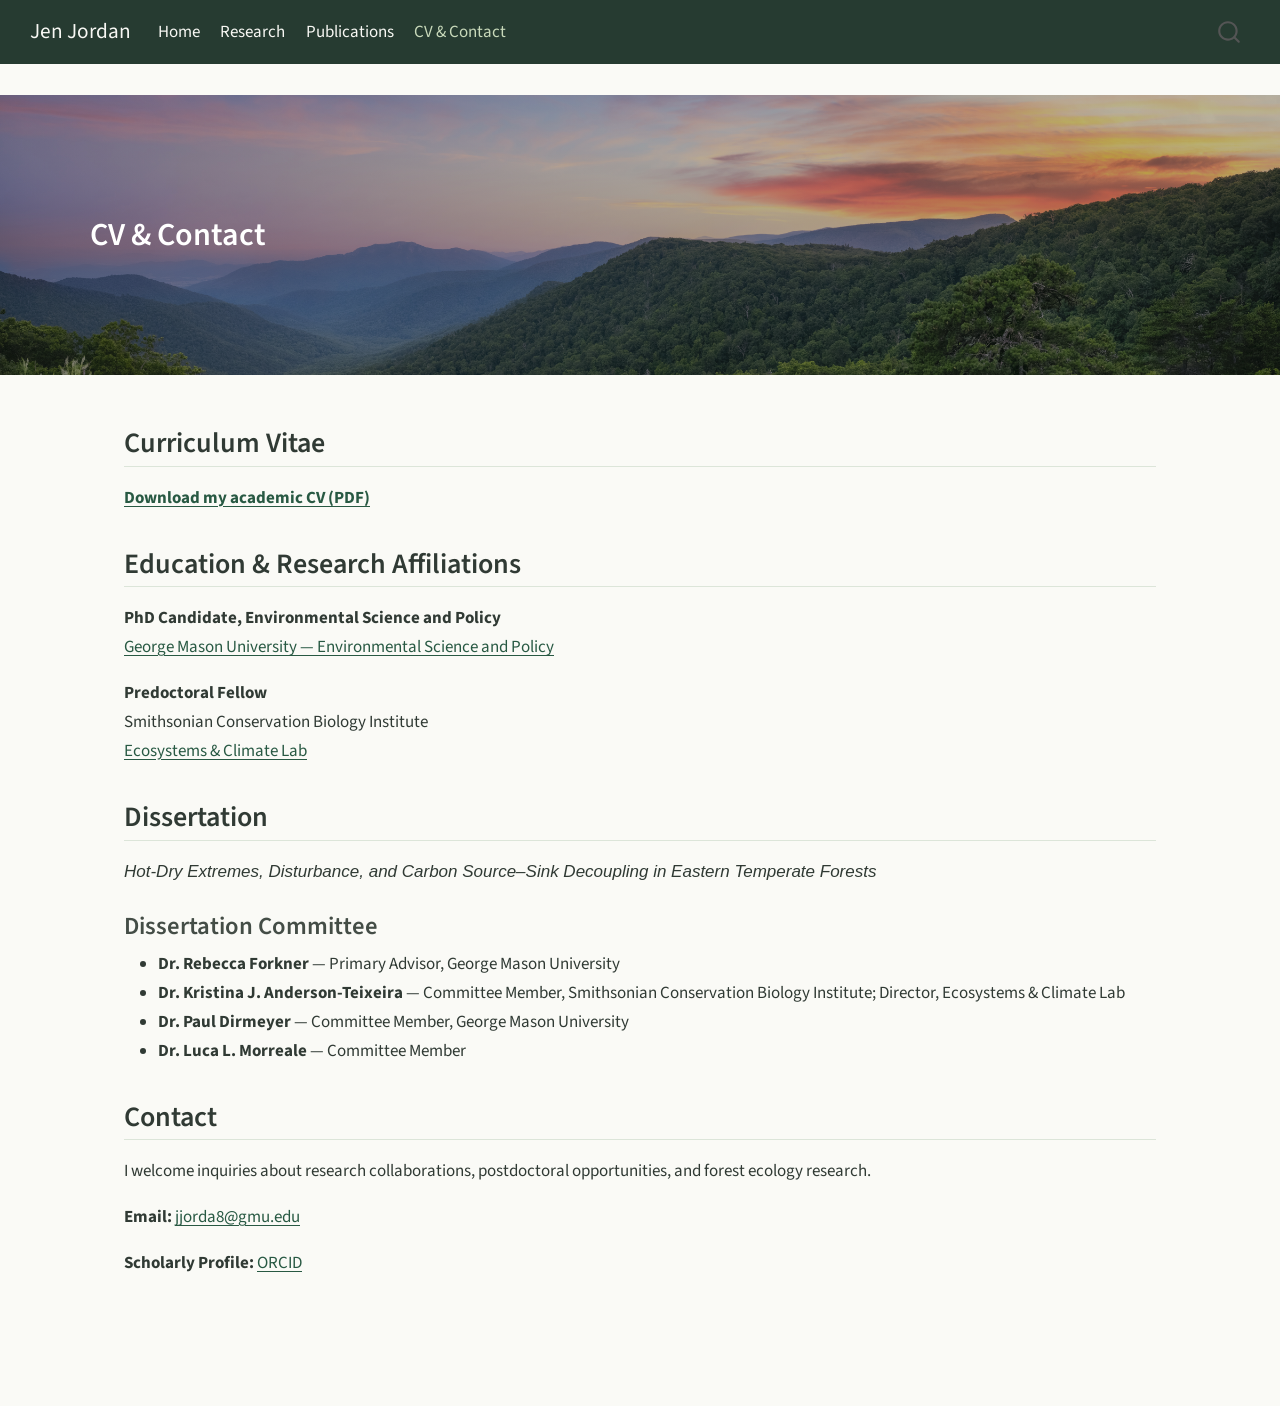
==== commit 0c3442af: "Add dissertation committee to CV page" ====
--- a/docs/cv.html
+++ b/docs/cv.html
@@ -140,11 +140,32 @@
 <h2 class="anchored" data-anchor-id="curriculum-vitae">Curriculum Vitae</h2>
 <p><a href="Jen_Jordan_CV.pdf"><strong>Download my academic CV (PDF)</strong></a></p>
 </section>
+<section id="education-research-affiliations" class="level2">
+<h2 class="anchored" data-anchor-id="education-research-affiliations">Education &amp; Research Affiliations</h2>
+<p><strong>PhD Candidate, Environmental Science and Policy</strong><br>
+<a href="https://science.gmu.edu/academics/departments-units/environmental-science-policy" target="_blank">George Mason University — Environmental Science and Policy</a></p>
+<p><strong>Predoctoral Fellow</strong><br>
+Smithsonian Conservation Biology Institute<br>
+<a href="https://ecoclimlab.github.io" target="_blank">Ecosystems &amp; Climate Lab</a></p>
+</section>
+<section id="dissertation" class="level2">
+<h2 class="anchored" data-anchor-id="dissertation">Dissertation</h2>
+<p><em>Hot-Dry Extremes, Disturbance, and Carbon Source–Sink Decoupling in Eastern Temperate Forests</em></p>
+<section id="dissertation-committee" class="level3">
+<h3 class="anchored" data-anchor-id="dissertation-committee">Dissertation Committee</h3>
+<ul>
+<li><strong>Dr.&nbsp;Rebecca Forkner</strong> — Primary Advisor, George Mason University</li>
+<li><strong>Dr.&nbsp;Kristina J. Anderson-Teixeira</strong> — Committee Member, Smithsonian Conservation Biology Institute; Director, Ecosystems &amp; Climate Lab</li>
+<li><strong>Dr.&nbsp;Paul Dirmeyer</strong> — Committee Member, George Mason University</li>
+<li><strong>Dr.&nbsp;Luca L. Morreale</strong> — Committee Member</li>
+</ul>
+</section>
+</section>
 <section id="contact" class="level2">
 <h2 class="anchored" data-anchor-id="contact">Contact</h2>
 <p>I welcome inquiries about research collaborations, postdoctoral opportunities, and forest ecology research.</p>
 <p><strong>Email:</strong> <a href="mailto:jjorda8@gmu.edu">jjorda8@gmu.edu</a></p>
-<p><strong>Scholarly profiles:</strong> <a href="https://orcid.org/0000-0001-5521-360X">ORCID</a></p>
+<p><strong>Scholarly Profile:</strong> <a href="https://orcid.org/0000-0001-5521-360X" target="_blank">ORCID</a></p>
 </section>
 </div>
 
@@ -238,6 +259,11 @@
           if (link.dataset.originalHref !== undefined) {
             link.href = link.dataset.originalHref;
           }
+            // target, if specified
+            link.setAttribute("target", "_blank");
+            if (link.getAttribute("rel") === null) {
+              link.setAttribute("rel", "noopener");
+            }
         }
       }
     function tippyHover(el, contentFn, onTriggerFn, onUntriggerFn) {
--- a/docs/styles.css
+++ b/docs/styles.css
@@ -300,3 +300,46 @@
     padding: 0 1.25rem;
   }
 }
+
+
+/* Final spacing adjustment for Research Overview */
+
+/* Add breathing room between the text and photograph */
+#research-overview + .columns > .column:first-child {
+  padding-right: 2.5rem !important;
+  box-sizing: border-box;
+}
+
+/* Remove extra padding when columns stack on mobile */
+@media (max-width: 768px) {
+  #research-overview + .columns > .column:first-child {
+    padding-right: 0 !important;
+  }
+}
+
+/* Research photo: fixed size and separation */
+.research-layout {
+  display: grid !important;
+  grid-template-columns: minmax(0, 1fr) 240px !important;
+  gap: 64px !important;
+  align-items: start;
+}
+
+.research-photo {
+  width: 240px !important;
+  max-width: 240px !important;
+}
+
+.research-photo img,
+img[src$="research-fieldwork.jpeg"] {
+  width: 240px !important;
+  max-width: 100% !important;
+  height: auto !important;
+}
+
+@media (max-width: 768px) {
+  .research-layout {
+    grid-template-columns: minmax(0, 1fr) !important;
+    gap: 24px !important;
+  }
+}
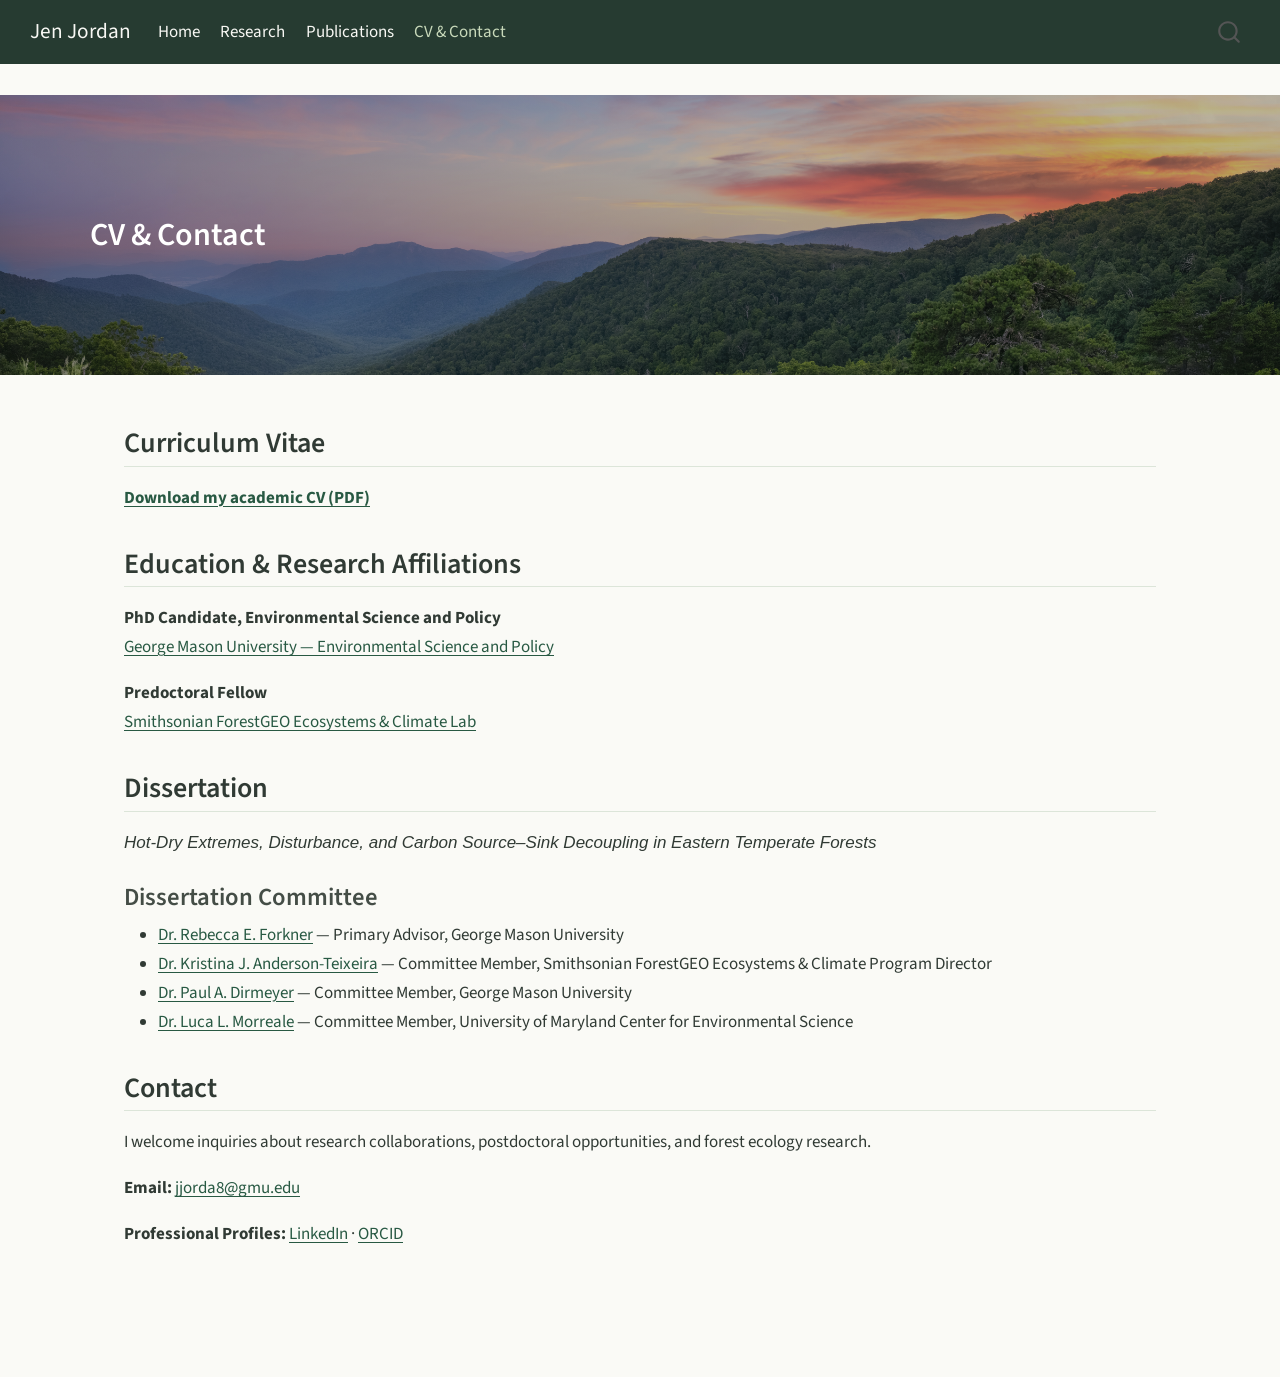
==== commit 0fd3e3be: "correcting links" ====
--- a/docs/cv.html
+++ b/docs/cv.html
@@ -145,8 +145,7 @@
 <p><strong>PhD Candidate, Environmental Science and Policy</strong><br>
 <a href="https://science.gmu.edu/academics/departments-units/environmental-science-policy" target="_blank">George Mason University — Environmental Science and Policy</a></p>
 <p><strong>Predoctoral Fellow</strong><br>
-Smithsonian Conservation Biology Institute<br>
-<a href="https://ecoclimlab.github.io" target="_blank">Ecosystems &amp; Climate Lab</a></p>
+<a href="https://ecoclimlab.github.io" target="_blank">Smithsonian ForestGEO Ecosystems &amp; Climate Lab</a></p>
 </section>
 <section id="dissertation" class="level2">
 <h2 class="anchored" data-anchor-id="dissertation">Dissertation</h2>
@@ -154,10 +153,10 @@
 <section id="dissertation-committee" class="level3">
 <h3 class="anchored" data-anchor-id="dissertation-committee">Dissertation Committee</h3>
 <ul>
-<li><strong>Dr.&nbsp;Rebecca Forkner</strong> — Primary Advisor, George Mason University</li>
-<li><strong>Dr.&nbsp;Kristina J. Anderson-Teixeira</strong> — Committee Member, Smithsonian Conservation Biology Institute; Director, Ecosystems &amp; Climate Lab</li>
-<li><strong>Dr.&nbsp;Paul Dirmeyer</strong> — Committee Member, George Mason University</li>
-<li><strong>Dr.&nbsp;Luca L. Morreale</strong> — Committee Member</li>
+<li><strong><a href="https://science.gmu.edu/directory/rebecca-forkner" target="_blank">Dr.&nbsp;Rebecca E. Forkner</a></strong> — Primary Advisor, George Mason University</li>
+<li><strong><a href="https://forestgeo.si.edu/kristina-j-anderson-teixeira" target="_blank">Dr.&nbsp;Kristina J. Anderson-Teixeira</a></strong> — Committee Member, Smithsonian ForestGEO Ecosystems &amp; Climate Program Director</li>
+<li><strong><a href="https://science.gmu.edu/directory/paul-dirmeyer" target="_blank">Dr.&nbsp;Paul A. Dirmeyer</a></strong> — Committee Member, George Mason University</li>
+<li><strong><a href="https://www.umces.edu/directory/luca-morreale/" target="_blank">Dr.&nbsp;Luca L. Morreale</a></strong> — Committee Member, University of Maryland Center for Environmental Science</li>
 </ul>
 </section>
 </section>
@@ -165,7 +164,7 @@
 <h2 class="anchored" data-anchor-id="contact">Contact</h2>
 <p>I welcome inquiries about research collaborations, postdoctoral opportunities, and forest ecology research.</p>
 <p><strong>Email:</strong> <a href="mailto:jjorda8@gmu.edu">jjorda8@gmu.edu</a></p>
-<p><strong>Scholarly Profile:</strong> <a href="https://orcid.org/0000-0001-5521-360X" target="_blank">ORCID</a></p>
+<p><strong>Professional Profiles:</strong> <a href="https://www.linkedin.com/in/jen-jordan-forest" target="_blank">LinkedIn</a> · <a href="https://orcid.org/0000-0001-5521-360X" target="_blank">ORCID</a></p>
 </section>
 </div>
 
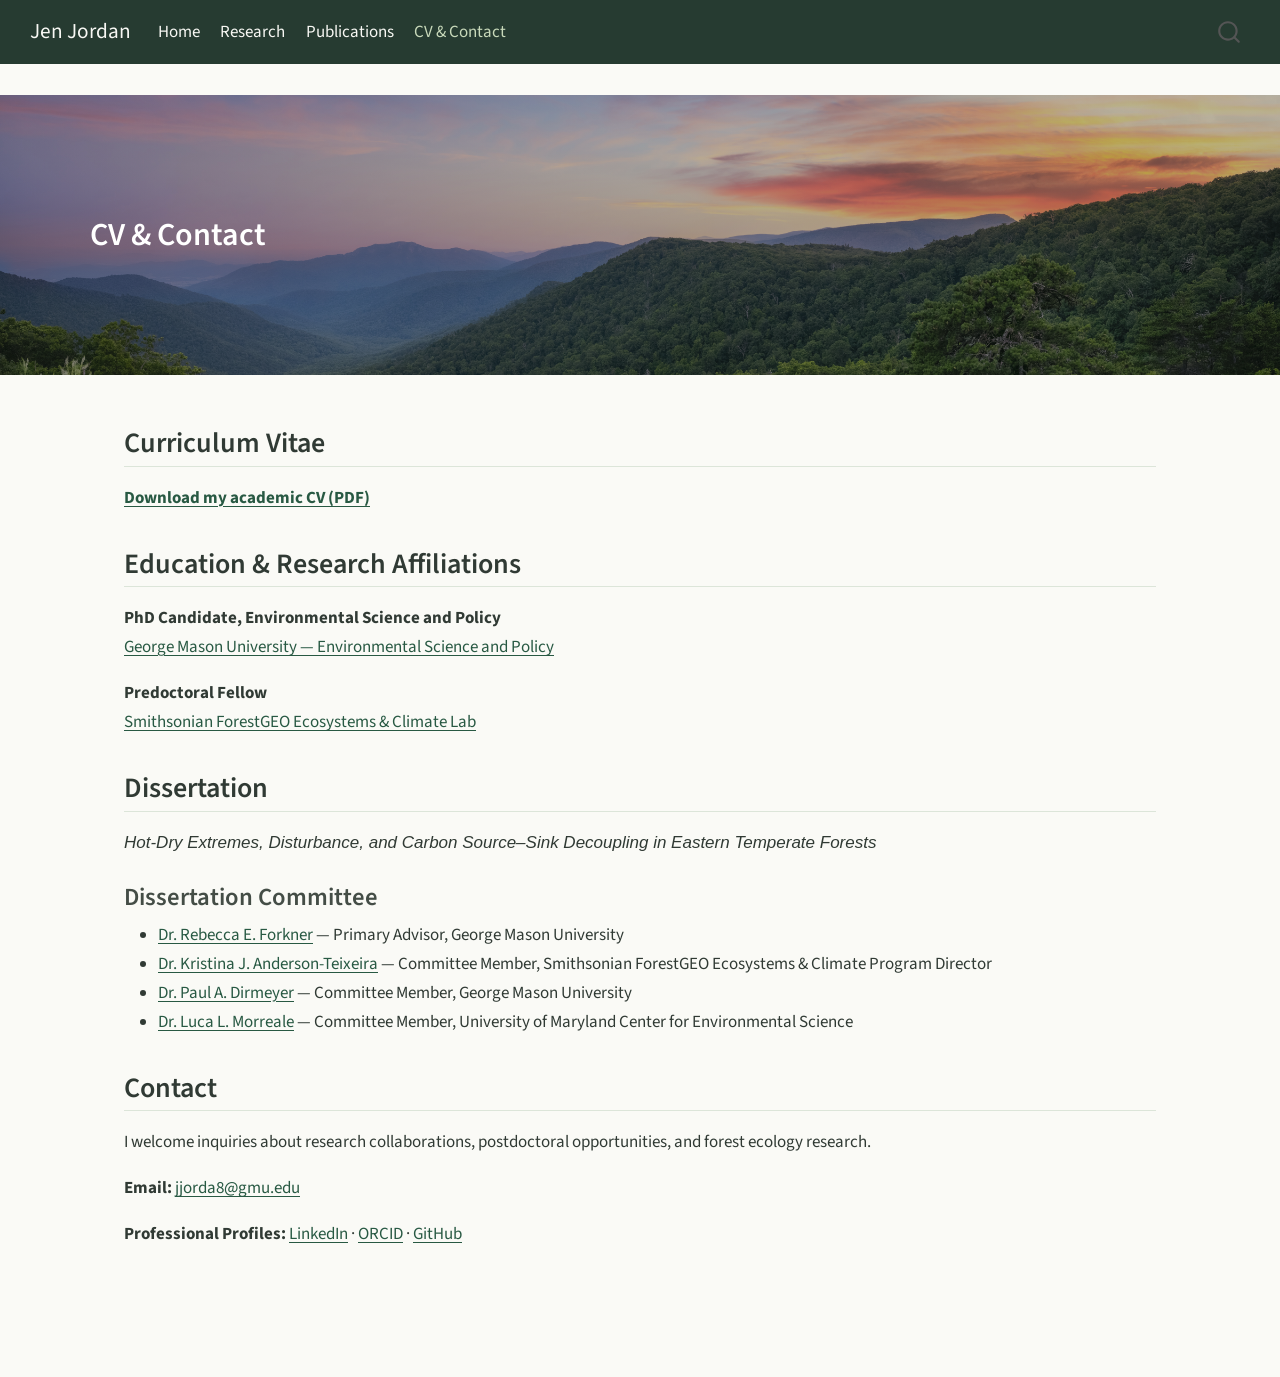
==== commit e09685ea: "Add GitHub profile to CV page" ====
--- a/docs/cv.html
+++ b/docs/cv.html
@@ -164,7 +164,7 @@
 <h2 class="anchored" data-anchor-id="contact">Contact</h2>
 <p>I welcome inquiries about research collaborations, postdoctoral opportunities, and forest ecology research.</p>
 <p><strong>Email:</strong> <a href="mailto:jjorda8@gmu.edu">jjorda8@gmu.edu</a></p>
-<p><strong>Professional Profiles:</strong> <a href="https://www.linkedin.com/in/jen-jordan-forest" target="_blank">LinkedIn</a> · <a href="https://orcid.org/0000-0001-5521-360X" target="_blank">ORCID</a></p>
+<p><strong>Professional Profiles:</strong> <a href="https://www.linkedin.com/in/jen-jordan-forest" target="_blank">LinkedIn</a> · <a href="https://orcid.org/0000-0001-5521-360X" target="_blank">ORCID</a> · <a href="https://github.com/jenajordan" target="_blank">GitHub</a></p>
 </section>
 </div>
 
--- a/docs/styles.css
+++ b/docs/styles.css
@@ -138,13 +138,30 @@
   border-radius: 6px;
 }
 
-/* Remove underline beneath Jen Jordan */
-.homepage-content .columns h2 {
-  margin-top: 0;
-  margin-bottom: 0.8rem;
-  padding-bottom: 0;
-  border-bottom: none;
-  color: var(--forest-dark);
+/* Homepage name — style only the heading */
+.homepage-content #homepage-name {
+  font-size: 3rem !important;
+  font-weight: 700 !important;
+  color: var(--forest-dark) !important;
+  line-height: 1.15 !important;
+  letter-spacing: -0.02em;
+
+  margin: 0 0 1.2rem 0 !important;
+  padding: 0 0 0.65rem 0 !important;
+  border: none !important;
+
+  display: block;
+  position: relative;
+}
+
+/* Short accent line under name */
+.homepage-content #homepage-name::after {
+  content: "";
+  display: block;
+  width: 85px;
+  height: 3px;
+  background-color: var(--sage);
+  margin-top: 0.65rem;
 }
 
 /* =========================================
@@ -200,22 +217,31 @@
     padding: 0 1.25rem;
   }
 
-  /* Stack photograph above biography */
-  .homepage-content .columns {
-    flex-direction: column;
-    gap: 1.5rem;
-  }
-
-  .homepage-content .columns > .column:first-child,
-  .homepage-content .columns > .column:last-child {
-    flex: 0 0 100%;
-    max-width: 100%;
-    width: 100%;
-  }
-
-  .homepage-content img {
-    max-width: 350px;
-  }
+/* Full-width photograph above biography on mobile */
+.homepage-content .columns {
+  display: block !important;
+}
+
+.homepage-content .columns > .column {
+  width: 100% !important;
+  max-width: 100% !important;
+  flex: none !important;
+  padding: 0 !important;
+}
+
+.homepage-content .columns img {
+  width: 100% !important;
+  max-width: none !important;
+  height: auto;
+}
+
+.homepage-content .columns > .column:last-child {
+  margin-top: 1.5rem;
+}
+
+.homepage-content #homepage-name {
+  font-size: 2.3rem !important;
+}
 }
 
 /* =========================================
